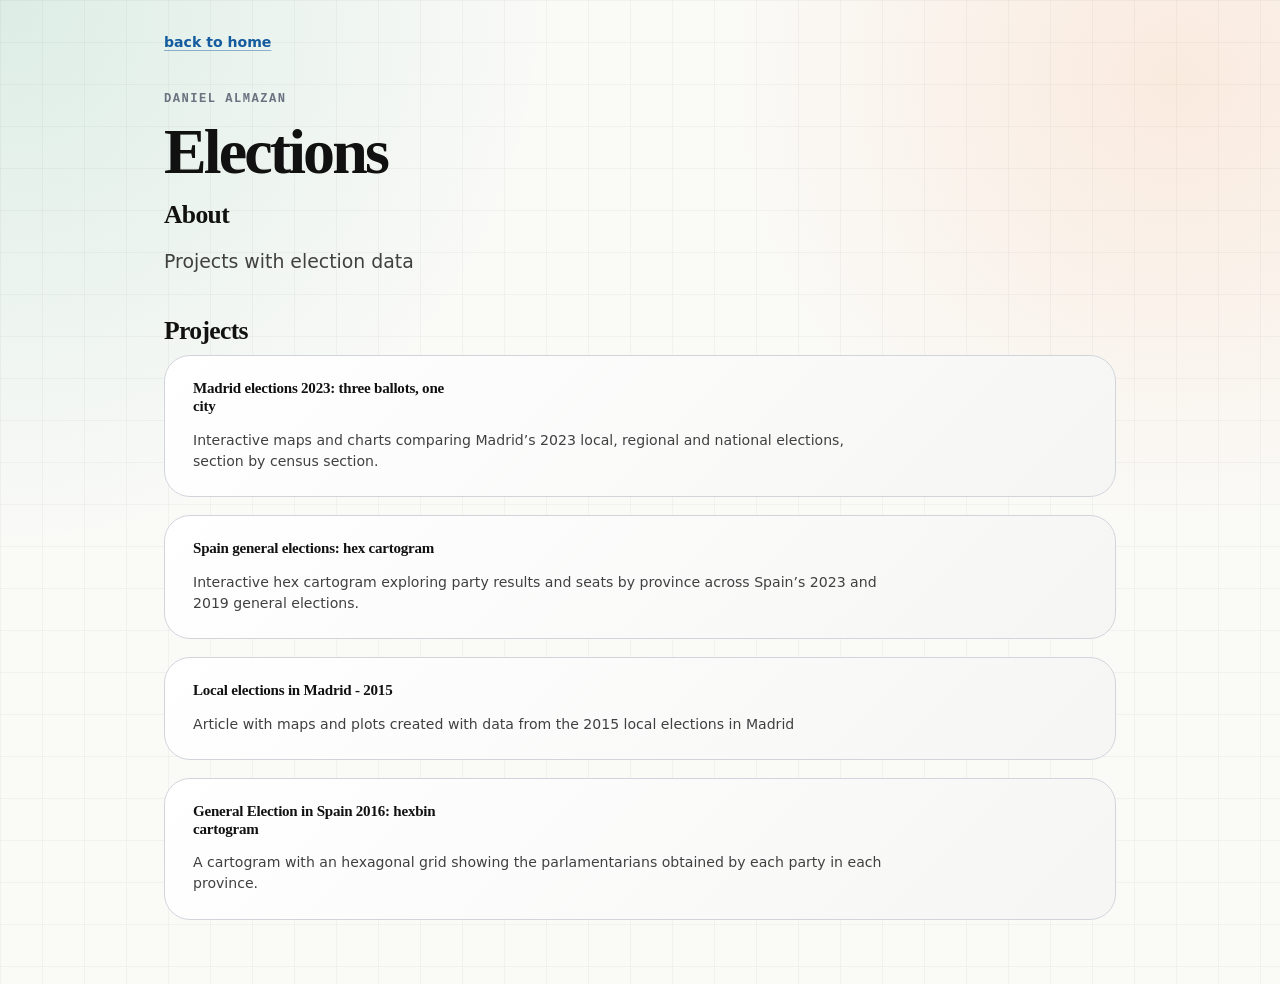
==== index.html @ b5615245 "Add general election cartogram to Elections page" ====
<!DOCTYPE html>

<html>

<head>

<meta charset="utf-8" />
<meta name="generator" content="pandoc" />
<meta http-equiv="X-UA-Compatible" content="IE=EDGE" />

<meta name="viewport" content="width=device-width, initial-scale=1" />

<meta name="author" content="Daniel Almazan" />


<title>Elections</title>

<script>// Pandoc 2.9 adds attributes on both header and div. We remove the former (to
// be compatible with the behavior of Pandoc < 2.8).
document.addEventListener('DOMContentLoaded', function(e) {
  var hs = document.querySelectorAll("div.section[class*='level'] > :first-child");
  var i, h, a;
  for (i = 0; i < hs.length; i++) {
    h = hs[i];
    if (!/^h[1-6]$/i.test(h.tagName)) continue;  // it should be a header h1-h6
    a = h.attributes;
    while (a.length > 0) h.removeAttribute(a[0].name);
  }
});
</script>

<style type="text/css">
code{white-space: pre-wrap;}
span.smallcaps{font-variant: small-caps;}
span.underline{text-decoration: underline;}
div.column{display: inline-block; vertical-align: top; width: 50%;}
div.hanging-indent{margin-left: 1.5em; text-indent: -1.5em;}
ul.task-list{list-style: none;}
.display.math{display: block; text-align: center; margin: 0.5rem auto;}
</style>











</head>

<body>




<h1 class="title toc-ignore">Elections</h1>
<h4 class="author">Daniel Almazan</h4>



<style>
@font-face {
font-family: "Frances";
src: local("Frances");
font-display: swap;
}
:root {
--dani-bg: #FAFAF7;
--dani-panel: #FFFFFF;
--dani-panel-alt: #F3F4F2;
--dani-text: #111111;
--dani-text-soft: #404040;
--dani-muted: #6B7280;
--dani-border: #D1D5DB;
--dani-primary: #145C9E;
--dani-highlight: #FB6107;
--dani-heading-font-serif: "Frances", Georgia, serif;
--dani-body-font: "Geist", system-ui, sans-serif;
--dani-mono-font: "Roboto Mono", ui-monospace, monospace;
--dani-radius: 18px;
}
* {
box-sizing: border-box;
}
html {
background:
radial-gradient(circle at top left, rgba(67, 170, 139, 0.16), transparent 34rem),
radial-gradient(circle at 92% 8%, rgba(251, 97, 7, 0.10), transparent 28rem),
var(--dani-bg);
color: var(--dani-text);
font-family: var(--dani-body-font);
font-size: 16px;
line-height: 1.55;
min-height: 100%;
overflow-x: hidden;
text-rendering: optimizeLegibility;
}
body {
background:
linear-gradient(rgba(17, 17, 17, 0.035) 1px, transparent 1px),
linear-gradient(90deg, rgba(17, 17, 17, 0.035) 1px, transparent 1px);
background-size: 42px 42px;
color: var(--dani-text);
margin: 0;
min-height: 100vh;
overflow-x: hidden;
}
#header,
body > h1.title,
body > h4.author {
display: none;
}
.dani-page {
margin: 0 auto;
max-width: 1040px;
padding: clamp(14px, 2.5vw, 30px) clamp(18px, 4vw, 44px) 64px;
width: 100%;
}
.back-link {
color: var(--dani-primary);
display: inline-block;
font-family: var(--dani-body-font);
font-size: 0.88rem;
font-weight: 600;
margin-bottom: 12px;
text-decoration-color: color-mix(in srgb, var(--dani-primary), transparent 55%);
text-underline-offset: 0.18em;
}
.back-link:hover {
color: var(--dani-highlight);
text-decoration-color: currentColor;
}
.hero {
animation: rise-in 680ms ease both;
max-width: 760px;
padding: clamp(10px, 2vw, 24px) 0 18px;
}
.eyebrow {
color: var(--dani-muted);
font-family: var(--dani-mono-font);
font-size: 0.76rem;
font-weight: 600;
letter-spacing: 0.12em;
text-transform: uppercase;
}
.hero h1 {
color: var(--dani-text);
font-family: var(--dani-heading-font-serif);
font-size: clamp(2.2rem, 5.2vw, 4rem);
font-weight: 700;
letter-spacing: -0.045em;
line-height: 0.96;
margin: 12px 0 20px;
max-width: 640px;
}
.page-subtitle,
.projects-title {
color: var(--dani-text);
font-family: var(--dani-heading-font-serif);
font-size: clamp(1.12rem, 2vw, 1.6rem);
letter-spacing: -0.025em;
line-height: 1;
margin: 0 0 12px;
}
.lead {
color: var(--dani-text-soft);
font-size: clamp(1rem, 1.5vw, 1.18rem);
line-height: 1.5;
max-width: 680px;
}
.projects-title {
animation: rise-in 680ms ease both;
animation-delay: 80ms;
margin-top: 6px;
}
.project-list {
animation: rise-in 680ms ease both;
animation-delay: 120ms;
display: grid;
gap: 18px;
}
.project-card {
background:
linear-gradient(135deg, rgba(255, 255, 255, 0.72), rgba(243, 244, 242, 0.82)),
var(--dani-panel);
border: 1px solid var(--dani-border);
border-radius: calc(var(--dani-radius) + 8px);
color: inherit;
min-width: 0;
padding: clamp(16px, 2.5vw, 24px) clamp(16px, 3vw, 28px);
position: relative;
text-decoration: none;
transition: background 180ms ease, box-shadow 180ms ease, transform 180ms ease;
}
.project-card::after {
background: var(--dani-highlight);
border-radius: 999px;
content: "";
height: 9px;
opacity: 0;
position: absolute;
right: 24px;
top: 24px;
transform: scale(0.35);
transition: opacity 180ms ease, transform 180ms ease;
width: 9px;
}
.project-card:hover {
background: var(--dani-panel);
box-shadow: inset 0 0 0 1px rgba(20, 92, 158, 0.18);
transform: translateY(-3px);
}
.project-card:hover::after {
opacity: 1;
transform: scale(1);
}
.project-card h3 {
color: var(--dani-text);
font-family: var(--dani-heading-font-serif);
font-size: clamp(0.94rem, 1.15vw, 1.12rem);
letter-spacing: -0.015em;
line-height: 1.18;
margin: 0 0 14px;
max-width: 34ch;
overflow-wrap: break-word;
}
.project-card p {
color: var(--dani-text-soft);
font-size: 0.88rem;
line-height: 1.5;
margin: 0;
max-width: 44rem;
overflow-wrap: break-word;
}
@keyframes rise-in {
from {
opacity: 0;
transform: translateY(18px);
}
to {
opacity: 1;
transform: translateY(0);
}
}
@media (max-width: 560px) {
.dani-page {
padding-left: 14px;
padding-right: 14px;
}
.hero h1 {
font-size: clamp(1.85rem, 8.5vw, 2.25rem);
letter-spacing: -0.025em;
}
.project-card {
padding: 16px;
}
.project-card h3 {
font-size: 0.9rem;
letter-spacing: 0;
line-height: 1.24;
max-width: 100%;
}
.project-card p {
font-size: 0.84rem;
}
}
</style>
<main class="dani-page">
  <a class="back-link" href="https://danielalmazan.com/">back to home</a>

  <section class="hero" aria-labelledby="page-title">
    <div class="eyebrow">Daniel Almazan</div>
    <h1 id="page-title">Elections</h1>
    <h2 class="page-subtitle">About</h2>
    <p class="lead">Projects with election data</p>
  </section>

  <h2 class="projects-title">Projects</h2>

  <section class="project-list" aria-label="Projects">
<a class="project-card" href="https://danielalmazan.com/elections/madrid_elections_2023.html">
  <h3>Madrid elections 2023: three ballots, one city</h3>
  <p>Interactive maps and charts comparing Madrid’s 2023 local, regional and national elections, section by census section.</p>
</a>
<a class="project-card" href="https://danielalmazan.com/elections/general-elections-hex/">
  <h3>Spain general elections: hex cartogram</h3>
  <p>Interactive hex cartogram exploring party results and seats by province across Spain’s 2023 and 2019 general elections.</p>
</a>
<a class="project-card" href="https://danielalmazan.com/elections/elections_locals_2015_madrid.html">
  <h3>Local elections in Madrid - 2015</h3>
  <p>Article with maps and plots created with data from the 2015 local elections in Madrid</p>
</a>
<a class="project-card" href="https://danielalmazan.com/elections/gen_elections_2016_hex.html">
  <h3>General Election in Spain 2016: hexbin cartogram</h3>
  <p>A cartogram with an hexagonal grid showing the parlamentarians obtained by each party in each province.</p>
</a>
  </section>
</main>



<!-- code folding -->



</body>
</html>
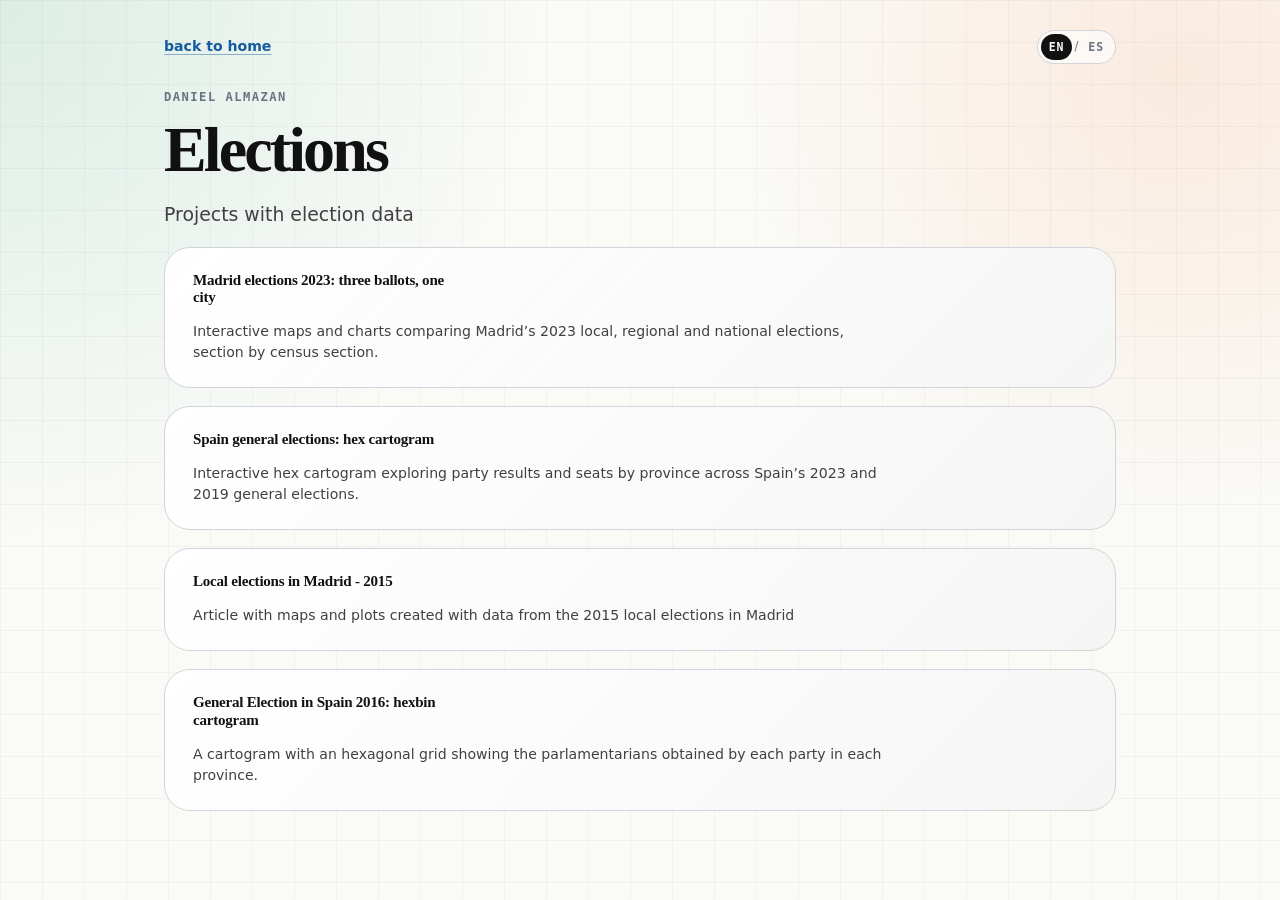
==== commit 15a481b6: "Add English-Spanish page toggle" ====
--- a/index.html
+++ b/index.html
@@ -10,7 +10,6 @@
 
 <meta name="viewport" content="width=device-width, initial-scale=1" />
 
-<meta name="author" content="Daniel Almazan" />
 
 
 <title>Elections</title>
@@ -56,8 +55,6 @@
 
 
 
-<h1 class="title toc-ignore">Elections</h1>
-<h4 class="author">Daniel Almazan</h4>
 
 
 
@@ -133,6 +130,19 @@
 color: var(--dani-highlight);
 text-decoration-color: currentColor;
 }
+.page-topbar { align-items: center; display: flex; gap: 18px; justify-content: space-between; }
+.page-topbar .back-link { margin-bottom: 0; }
+.language-switch {
+align-items: center; background: rgba(255, 255, 255, 0.64); border: 1px solid var(--dani-border);
+border-radius: 999px; display: inline-flex; flex: 0 0 auto; gap: 2px; padding: 3px;
+}
+.language-switch span { color: var(--dani-muted); font-size: 0.72rem; }
+.language-switch button {
+background: transparent; border: 0; border-radius: 999px; color: var(--dani-muted); cursor: pointer;
+font-family: var(--dani-mono-font); font-size: 0.72rem; font-weight: 700; letter-spacing: 0.08em; padding: 6px 8px;
+}
+.language-switch button[aria-pressed="true"] { background: var(--dani-text); color: var(--dani-bg); }
+.language-switch button:focus-visible { outline: 3px solid color-mix(in srgb, var(--dani-highlight), transparent 35%); outline-offset: 2px; }
 .hero {
 animation: rise-in 680ms ease both;
 max-width: 760px;
@@ -156,25 +166,12 @@
 margin: 12px 0 20px;
 max-width: 640px;
 }
-.page-subtitle,
-.projects-title {
-color: var(--dani-text);
-font-family: var(--dani-heading-font-serif);
-font-size: clamp(1.12rem, 2vw, 1.6rem);
-letter-spacing: -0.025em;
-line-height: 1;
-margin: 0 0 12px;
-}
 .lead {
 color: var(--dani-text-soft);
 font-size: clamp(1rem, 1.5vw, 1.18rem);
 line-height: 1.5;
+margin: 0;
 max-width: 680px;
-}
-.projects-title {
-animation: rise-in 680ms ease both;
-animation-delay: 80ms;
-margin-top: 6px;
 }
 .project-list {
 animation: rise-in 680ms ease both;
@@ -268,37 +265,82 @@
 }
 }
 </style>
-<main class="dani-page">
-  <a class="back-link" href="https://danielalmazan.com/">back to home</a>
+<main class="dani-page" data-page-title-en="Elections — Daniel Almazan" data-page-title-es="Elecciones — Daniel Almazan" data-page-description-en="Projects with election data" data-page-description-es="Proyectos con datos electorales">
+  <div class="page-topbar">
+    <a class="back-link" href="https://danielalmazan.com/" data-i18n-href-en="https://danielalmazan.com/" data-i18n-href-es="https://danielalmazan.com/?lang=es" data-i18n-en="back to home" data-i18n-es="volver al inicio">back to home</a>
+    <div class="language-switch" role="group" aria-label="Language" data-i18n-aria-label-en="Language" data-i18n-aria-label-es="Idioma">
+  <button type="button" data-lang="en" aria-pressed="true">EN</button>
+  <span aria-hidden="true">/</span>
+  <button type="button" data-lang="es" aria-pressed="false">ES</button>
+</div>
+  </div>
 
   <section class="hero" aria-labelledby="page-title">
     <div class="eyebrow">Daniel Almazan</div>
-    <h1 id="page-title">Elections</h1>
-    <h2 class="page-subtitle">About</h2>
-    <p class="lead">Projects with election data</p>
+    <h1 id="page-title" data-i18n-en="Elections" data-i18n-es="Elecciones">Elections</h1>
+    <p class="lead" data-i18n-en="Projects with election data" data-i18n-es="Proyectos con datos electorales">Projects with election data</p>
   </section>
 
-  <h2 class="projects-title">Projects</h2>
-
-  <section class="project-list" aria-label="Projects">
-<a class="project-card" href="https://danielalmazan.com/elections/madrid_elections_2023.html">
-  <h3>Madrid elections 2023: three ballots, one city</h3>
-  <p>Interactive maps and charts comparing Madrid’s 2023 local, regional and national elections, section by census section.</p>
+  <section class="project-list" aria-label="Projects" data-i18n-aria-label-en="Projects" data-i18n-aria-label-es="Proyectos">
+<a class="project-card" href="https://danielalmazan.com/elections/madrid_elections_2023.html" data-i18n-href-en="https://danielalmazan.com/elections/madrid_elections_2023.html" data-i18n-href-es="https://danielalmazan.com/elections/madrid_elections_2023.html?lang=es">
+  <h3 data-i18n-en="Madrid elections 2023: three ballots, one city" data-i18n-es="Tres urnas, una ciudad">Madrid elections 2023: three ballots, one city</h3>
+  <p data-i18n-en="Interactive maps and charts comparing Madrid’s 2023 local, regional and national elections, section by census section." data-i18n-es="Cómo votó Madrid en las elecciones municipales, autonómicas y generales de 2023, sección censal a sección censal.">Interactive maps and charts comparing Madrid’s 2023 local, regional and national elections, section by census section.</p>
 </a>
-<a class="project-card" href="https://danielalmazan.com/elections/general-elections-hex/">
-  <h3>Spain general elections: hex cartogram</h3>
-  <p>Interactive hex cartogram exploring party results and seats by province across Spain’s 2023 and 2019 general elections.</p>
+<a class="project-card" href="https://danielalmazan.com/elections/general-elections-hex/?lang=en" data-i18n-href-en="https://danielalmazan.com/elections/general-elections-hex/?lang=en" data-i18n-href-es="https://danielalmazan.com/elections/general-elections-hex/?lang=es">
+  <h3 data-i18n-en="Spain general elections: hex cartogram" data-i18n-es="España, escaño a escaño">Spain general elections: hex cartogram</h3>
+  <p data-i18n-en="Interactive hex cartogram exploring party results and seats by province across Spain’s 2023 and 2019 general elections." data-i18n-es="Cada hexágono es un diputado electo.">Interactive hex cartogram exploring party results and seats by province across Spain’s 2023 and 2019 general elections.</p>
 </a>
-<a class="project-card" href="https://danielalmazan.com/elections/elections_locals_2015_madrid.html">
-  <h3>Local elections in Madrid - 2015</h3>
-  <p>Article with maps and plots created with data from the 2015 local elections in Madrid</p>
+<a class="project-card" href="https://danielalmazan.com/elections/elections_locals_2015_madrid.html" data-i18n-href-en="https://danielalmazan.com/elections/elections_locals_2015_madrid.html" data-i18n-href-es="https://danielalmazan.com/elections/elections_locals_2015_madrid_es.html">
+  <h3 data-i18n-en="Local elections in Madrid - 2015" data-i18n-es="Elecciones locales en Madrid — 2015">Local elections in Madrid - 2015</h3>
+  <p data-i18n-en="Article with maps and plots created with data from the 2015 local elections in Madrid" data-i18n-es="Artículo con mapas y gráficos creados con datos de las elecciones municipales de 2015 en Madrid.">Article with maps and plots created with data from the 2015 local elections in Madrid</p>
 </a>
-<a class="project-card" href="https://danielalmazan.com/elections/gen_elections_2016_hex.html">
-  <h3>General Election in Spain 2016: hexbin cartogram</h3>
-  <p>A cartogram with an hexagonal grid showing the parlamentarians obtained by each party in each province.</p>
+<a class="project-card" href="https://danielalmazan.com/elections/gen_elections_2016_hex.html" data-i18n-href-en="https://danielalmazan.com/elections/gen_elections_2016_hex.html" data-i18n-href-es="https://danielalmazan.com/elections/gen_elections_2016_hex.html">
+  <h3 data-i18n-en="General Election in Spain 2016: hexbin cartogram" data-i18n-es="Elecciones generales de España 2016: cartograma hexagonal">General Election in Spain 2016: hexbin cartogram</h3>
+  <p data-i18n-en="A cartogram with an hexagonal grid showing the parlamentarians obtained by each party in each province." data-i18n-es="Cartograma con una cuadrícula hexagonal que muestra los diputados obtenidos por cada partido en cada provincia.">A cartogram with an hexagonal grid showing the parlamentarians obtained by each party in each province.</p>
 </a>
   </section>
 </main>
+<script>
+(function () {
+  "use strict";
+  function languageFromUrl() {
+    return new URLSearchParams(window.location.search).get("lang") === "es" ? "es" : "en";
+  }
+  function setLanguage(language, updateUrl) {
+    document.documentElement.lang = language;
+    document.querySelectorAll("[data-i18n-en][data-i18n-es]").forEach(function (element) {
+      element.textContent = element.getAttribute("data-i18n-" + language);
+    });
+    document.querySelectorAll("[data-i18n-href-en][data-i18n-href-es]").forEach(function (element) {
+      element.setAttribute("href", element.getAttribute("data-i18n-href-" + language));
+    });
+    document.querySelectorAll("[data-i18n-aria-label-en][data-i18n-aria-label-es]").forEach(function (element) {
+      element.setAttribute("aria-label", element.getAttribute("data-i18n-aria-label-" + language));
+    });
+    document.querySelectorAll("[data-lang]").forEach(function (button) {
+      button.setAttribute("aria-pressed", String(button.getAttribute("data-lang") === language));
+    });
+    var page = document.querySelector("[data-page-title-en][data-page-title-es]");
+    if (page) {
+      document.title = page.getAttribute("data-page-title-" + language);
+      var meta = document.querySelector("meta[name=description]");
+      var description = page.getAttribute("data-page-description-" + language);
+      if (meta && description) meta.setAttribute("content", description);
+    }
+    if (updateUrl) {
+      var url = new URL(window.location.href);
+      if (language === "es") url.searchParams.set("lang", "es");
+      else url.searchParams.delete("lang");
+      history.replaceState({}, "", url);
+    }
+  }
+  document.querySelectorAll("[data-lang]").forEach(function (button) {
+    button.addEventListener("click", function () { setLanguage(button.getAttribute("data-lang"), true); });
+  });
+  window.addEventListener("popstate", function () { setLanguage(languageFromUrl(), false); });
+  setLanguage(languageFromUrl(), false);
+}());
+</script>
 
 
 
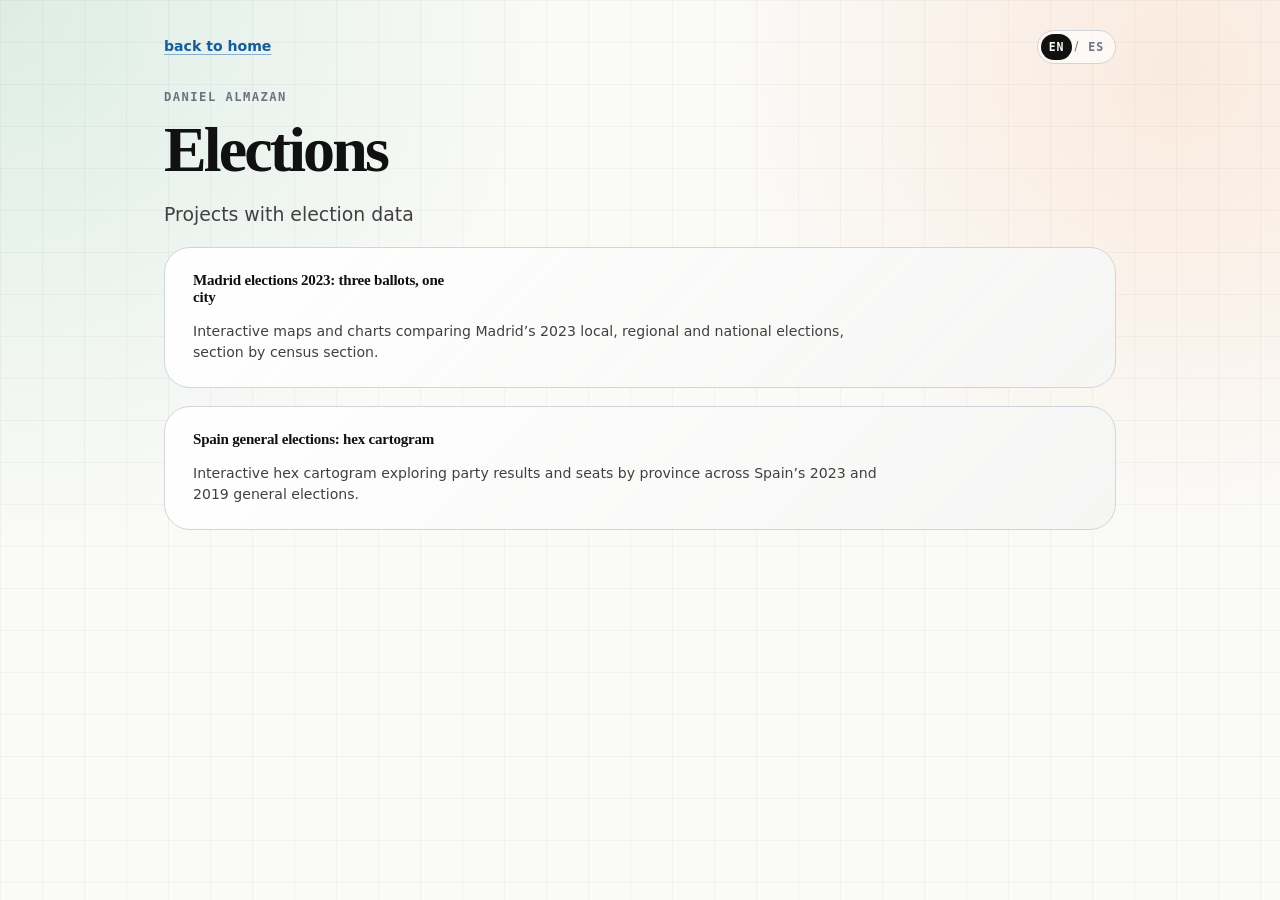
==== commit 783a0775: "Hide older election projects from section index" ====
--- a/index.html
+++ b/index.html
@@ -289,14 +289,6 @@
 <a class="project-card" href="https://danielalmazan.com/elections/general-elections-hex/?lang=en" data-i18n-href-en="https://danielalmazan.com/elections/general-elections-hex/?lang=en" data-i18n-href-es="https://danielalmazan.com/elections/general-elections-hex/?lang=es">
   <h3 data-i18n-en="Spain general elections: hex cartogram" data-i18n-es="España, escaño a escaño">Spain general elections: hex cartogram</h3>
   <p data-i18n-en="Interactive hex cartogram exploring party results and seats by province across Spain’s 2023 and 2019 general elections." data-i18n-es="Cada hexágono es un diputado electo.">Interactive hex cartogram exploring party results and seats by province across Spain’s 2023 and 2019 general elections.</p>
-</a>
-<a class="project-card" href="https://danielalmazan.com/elections/elections_locals_2015_madrid.html" data-i18n-href-en="https://danielalmazan.com/elections/elections_locals_2015_madrid.html" data-i18n-href-es="https://danielalmazan.com/elections/elections_locals_2015_madrid_es.html">
-  <h3 data-i18n-en="Local elections in Madrid - 2015" data-i18n-es="Elecciones locales en Madrid — 2015">Local elections in Madrid - 2015</h3>
-  <p data-i18n-en="Article with maps and plots created with data from the 2015 local elections in Madrid" data-i18n-es="Artículo con mapas y gráficos creados con datos de las elecciones municipales de 2015 en Madrid.">Article with maps and plots created with data from the 2015 local elections in Madrid</p>
-</a>
-<a class="project-card" href="https://danielalmazan.com/elections/gen_elections_2016_hex.html" data-i18n-href-en="https://danielalmazan.com/elections/gen_elections_2016_hex.html" data-i18n-href-es="https://danielalmazan.com/elections/gen_elections_2016_hex.html">
-  <h3 data-i18n-en="General Election in Spain 2016: hexbin cartogram" data-i18n-es="Elecciones generales de España 2016: cartograma hexagonal">General Election in Spain 2016: hexbin cartogram</h3>
-  <p data-i18n-en="A cartogram with an hexagonal grid showing the parlamentarians obtained by each party in each province." data-i18n-es="Cartograma con una cuadrícula hexagonal que muestra los diputados obtenidos por cada partido en cada provincia.">A cartogram with an hexagonal grid showing the parlamentarians obtained by each party in each province.</p>
 </a>
   </section>
 </main>
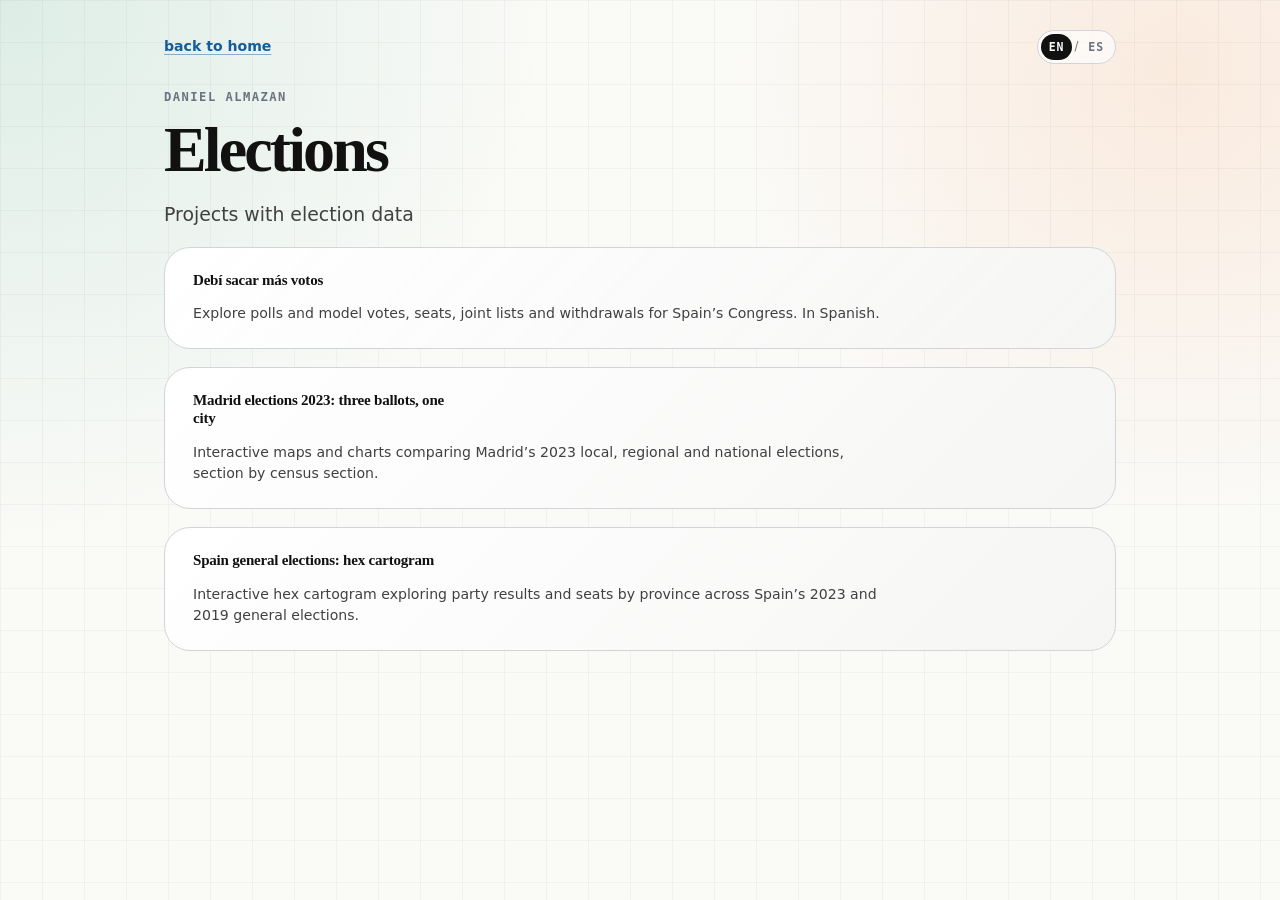
==== commit 9a98cdde: "List Debí sacar más votos first in Elections" ====
--- a/index.html
+++ b/index.html
@@ -282,6 +282,10 @@
   </section>
 
   <section class="project-list" aria-label="Projects" data-i18n-aria-label-en="Projects" data-i18n-aria-label-es="Proyectos">
+<a class="project-card" href="https://danielalmazan.com/debisacarmasvotos/" data-i18n-href-en="https://danielalmazan.com/debisacarmasvotos/" data-i18n-href-es="https://danielalmazan.com/debisacarmasvotos/">
+  <h3 data-i18n-en="Debí sacar más votos" data-i18n-es="Debí sacar más votos">Debí sacar más votos</h3>
+  <p data-i18n-en="Explore polls and model votes, seats, joint lists and withdrawals for Spain’s Congress. In Spanish." data-i18n-es="Explora las encuestas, ajusta el voto y simula escaños, listas conjuntas y retiradas para el Congreso.">Explore polls and model votes, seats, joint lists and withdrawals for Spain’s Congress. In Spanish.</p>
+</a>
 <a class="project-card" href="https://danielalmazan.com/elections/madrid_elections_2023.html" data-i18n-href-en="https://danielalmazan.com/elections/madrid_elections_2023.html" data-i18n-href-es="https://danielalmazan.com/elections/madrid_elections_2023.html?lang=es">
   <h3 data-i18n-en="Madrid elections 2023: three ballots, one city" data-i18n-es="Tres urnas, una ciudad">Madrid elections 2023: three ballots, one city</h3>
   <p data-i18n-en="Interactive maps and charts comparing Madrid’s 2023 local, regional and national elections, section by census section." data-i18n-es="Cómo votó Madrid en las elecciones municipales, autonómicas y generales de 2023, sección censal a sección censal.">Interactive maps and charts comparing Madrid’s 2023 local, regional and national elections, section by census section.</p>
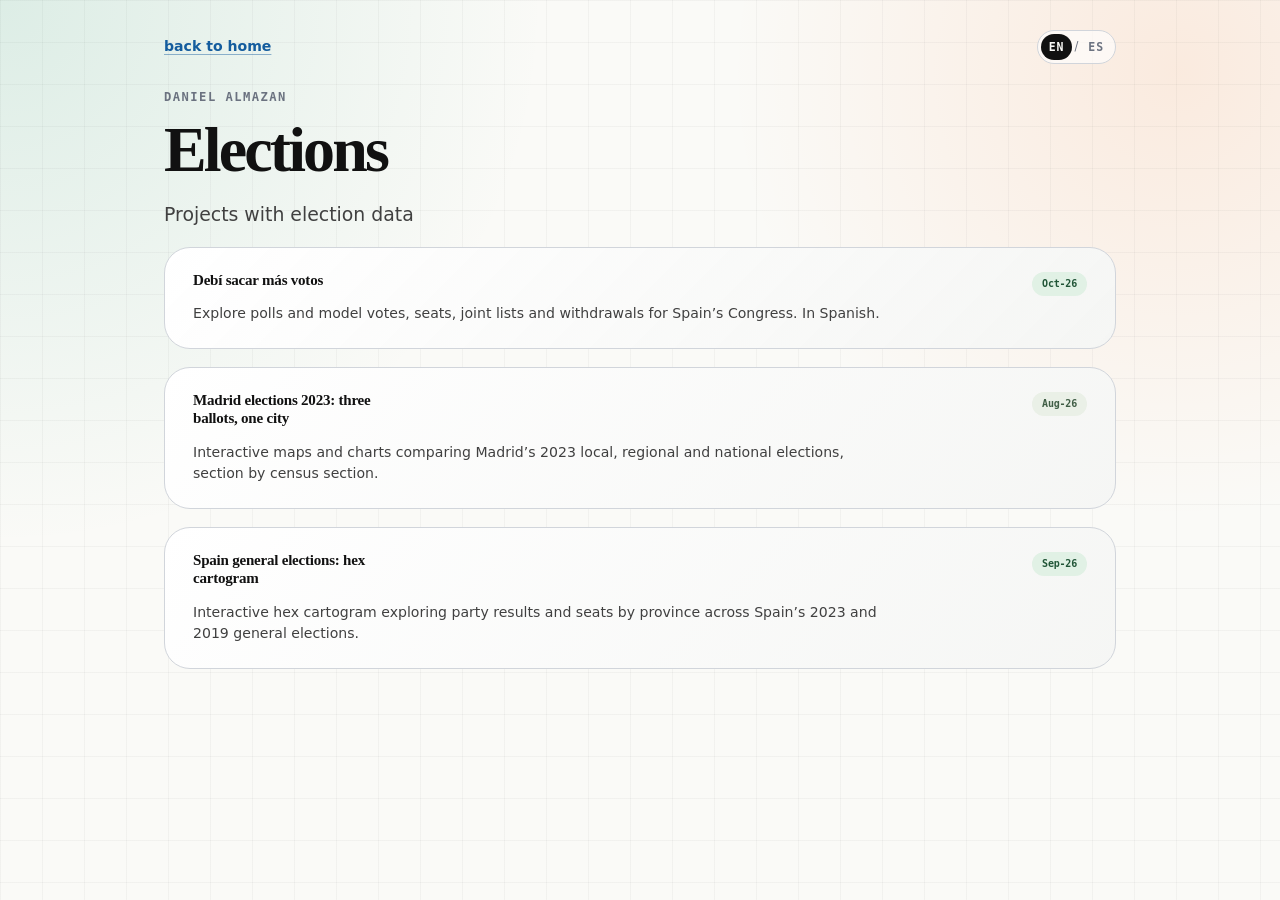
==== commit a2e4a377: "Add localized page upload/update badges to catalogue cards" ====
--- a/index.html
+++ b/index.html
@@ -285,17 +285,97 @@
 <a class="project-card" href="https://danielalmazan.com/debisacarmasvotos/" data-i18n-href-en="https://danielalmazan.com/debisacarmasvotos/" data-i18n-href-es="https://danielalmazan.com/debisacarmasvotos/">
   <h3 data-i18n-en="Debí sacar más votos" data-i18n-es="Debí sacar más votos">Debí sacar más votos</h3>
   <p data-i18n-en="Explore polls and model votes, seats, joint lists and withdrawals for Spain’s Congress. In Spanish." data-i18n-es="Explora las encuestas, ajusta el voto y simula escaños, listas conjuntas y retiradas para el Congreso.">Explore polls and model votes, seats, joint lists and withdrawals for Spain’s Congress. In Spanish.</p>
+  <time class="freshness-badge" datetime="2026-10-24" data-age="recent" aria-label="Page last uploaded / updated: 24 October 2026" data-i18n-aria-label-en="Page last uploaded / updated: 24 October 2026" data-i18n-aria-label-es="Última publicación / actualización de la página: 24 de octubre de 2026">
+    <span class="badge-date" data-i18n-en="Oct-26" data-i18n-es="Oct-26">Oct-26</span>
+    <span class="badge-tooltip" aria-hidden="true" data-i18n-en="Page last uploaded / updated: 24 October 2026" data-i18n-es="Última publicación / actualización de la página: 24 de octubre de 2026">Page last uploaded / updated: 24 October 2026</span>
+  </time>
 </a>
 <a class="project-card" href="https://danielalmazan.com/elections/madrid_elections_2023.html" data-i18n-href-en="https://danielalmazan.com/elections/madrid_elections_2023.html" data-i18n-href-es="https://danielalmazan.com/elections/madrid_elections_2023.html?lang=es">
   <h3 data-i18n-en="Madrid elections 2023: three ballots, one city" data-i18n-es="Tres urnas, una ciudad">Madrid elections 2023: three ballots, one city</h3>
   <p data-i18n-en="Interactive maps and charts comparing Madrid’s 2023 local, regional and national elections, section by census section." data-i18n-es="Cómo votó Madrid en las elecciones municipales, autonómicas y generales de 2023, sección censal a sección censal.">Interactive maps and charts comparing Madrid’s 2023 local, regional and national elections, section by census section.</p>
+  <time class="freshness-badge" datetime="2026-08-30" data-age="recent" aria-label="Page last uploaded / updated: 30 August 2026" data-i18n-aria-label-en="Page last uploaded / updated: 30 August 2026" data-i18n-aria-label-es="Última publicación / actualización de la página: 30 de agosto de 2026">
+    <span class="badge-date" data-i18n-en="Aug-26" data-i18n-es="Ago-26">Aug-26</span>
+    <span class="badge-tooltip" aria-hidden="true" data-i18n-en="Page last uploaded / updated: 30 August 2026" data-i18n-es="Última publicación / actualización de la página: 30 de agosto de 2026">Page last uploaded / updated: 30 August 2026</span>
+  </time>
 </a>
 <a class="project-card" href="https://danielalmazan.com/elections/general-elections-hex/?lang=en" data-i18n-href-en="https://danielalmazan.com/elections/general-elections-hex/?lang=en" data-i18n-href-es="https://danielalmazan.com/elections/general-elections-hex/?lang=es">
   <h3 data-i18n-en="Spain general elections: hex cartogram" data-i18n-es="España, escaño a escaño">Spain general elections: hex cartogram</h3>
   <p data-i18n-en="Interactive hex cartogram exploring party results and seats by province across Spain’s 2023 and 2019 general elections." data-i18n-es="Cada hexágono es un diputado electo.">Interactive hex cartogram exploring party results and seats by province across Spain’s 2023 and 2019 general elections.</p>
+  <time class="freshness-badge" datetime="2026-09-04" data-age="recent" aria-label="Page last uploaded / updated: 4 September 2026" data-i18n-aria-label-en="Page last uploaded / updated: 4 September 2026" data-i18n-aria-label-es="Última publicación / actualización de la página: 4 de septiembre de 2026">
+    <span class="badge-date" data-i18n-en="Sep-26" data-i18n-es="Sep-26">Sep-26</span>
+    <span class="badge-tooltip" aria-hidden="true" data-i18n-en="Page last uploaded / updated: 4 September 2026" data-i18n-es="Última publicación / actualización de la página: 4 de septiembre de 2026">Page last uploaded / updated: 4 September 2026</span>
+  </time>
 </a>
   </section>
 </main>
+<style>
+
+.freshness-badge {
+--badge-ink: #225638;
+--badge-fill: #e1f1e5;
+align-items: center;
+background: var(--badge-fill);
+border: 1px solid transparent;
+border-radius: 999px;
+color: var(--badge-ink);
+display: inline-flex;
+font-family: var(--dani-mono-font, ui-monospace, monospace);
+font-size: 10px;
+font-variant-numeric: tabular-nums;
+font-weight: 600;
+justify-content: center;
+letter-spacing: -.02em;
+line-height: 1;
+padding: 6px 9px;
+position: absolute;
+right: clamp(16px, 3vw, 28px);
+top: clamp(16px, 2.5vw, 24px);
+white-space: nowrap;
+z-index: 1;
+}
+.freshness-badge[data-age="year"] { --badge-ink: #405e46; --badge-fill: #eaf0e7; }
+.freshness-badge[data-age="previous"] { --badge-ink: #526056; --badge-fill: #edf0eb; }
+.freshness-badge[data-age="archive"] { --badge-ink: #5d646c; --badge-fill: #eeeff0; }
+.project-card h3 { padding-right: 78px; }
+.project-card::after { display: none; }
+.project-card:focus-visible {
+outline: 3px solid var(--dani-primary);
+outline-offset: -3px;
+}
+.badge-tooltip {
+background: #253b2d;
+border-radius: 5px;
+box-shadow: 0 3px 10px #1112;
+color: white;
+font-family: var(--dani-body-font, system-ui, sans-serif);
+font-size: 11px;
+font-weight: 400;
+letter-spacing: 0;
+line-height: 1.4;
+max-width: min(270px, calc(100vw - 64px));
+opacity: 0;
+padding: 8px 10px;
+pointer-events: none;
+position: absolute;
+right: 0;
+top: calc(100% + 7px);
+transform: translateY(-3px);
+transition: opacity 140ms ease, transform 140ms ease;
+white-space: normal;
+width: max-content;
+}
+.freshness-badge:hover .badge-tooltip, .project-card:focus-visible .badge-tooltip {
+opacity: 1;
+transform: none;
+}
+@media (max-width: 560px) {
+.project-card h3 { padding-right: 76px; }
+.freshness-badge { right: 16px; top: 17px; }
+}
+@media (prefers-reduced-motion: reduce) {
+.badge-tooltip { transition: none; }
+}
+</style>
 <script>
 (function () {
   "use strict";
@@ -337,6 +417,27 @@
   setLanguage(languageFromUrl(), false);
 }());
 </script>
+<script>
+/* Labels refer to page uploads/updates. Dataset periods are never inputs. */
+(function () {
+  "use strict";
+  function updateAge() {
+    var now = new Date();
+    var currentMonth = now.getFullYear() * 12 + now.getMonth();
+    document.querySelectorAll("time.freshness-badge[datetime]").forEach(function (badge) {
+      var parts = badge.getAttribute("datetime").split("-").map(Number);
+      var age = currentMonth - (parts[0] * 12 + parts[1] - 1);
+      badge.setAttribute("data-age", age <= 3 ? "recent" : age <= 12 ? "year" : age <= 24 ? "previous" : "archive");
+    });
+  }
+  updateAge();
+  document.addEventListener("visibilitychange", function () {
+    if (!document.hidden) updateAge();
+  });
+  // A catalogue left open across a month boundary should also age correctly.
+  window.setInterval(updateAge, 60 * 60 * 1000);
+}());
+</script>
 
 
 
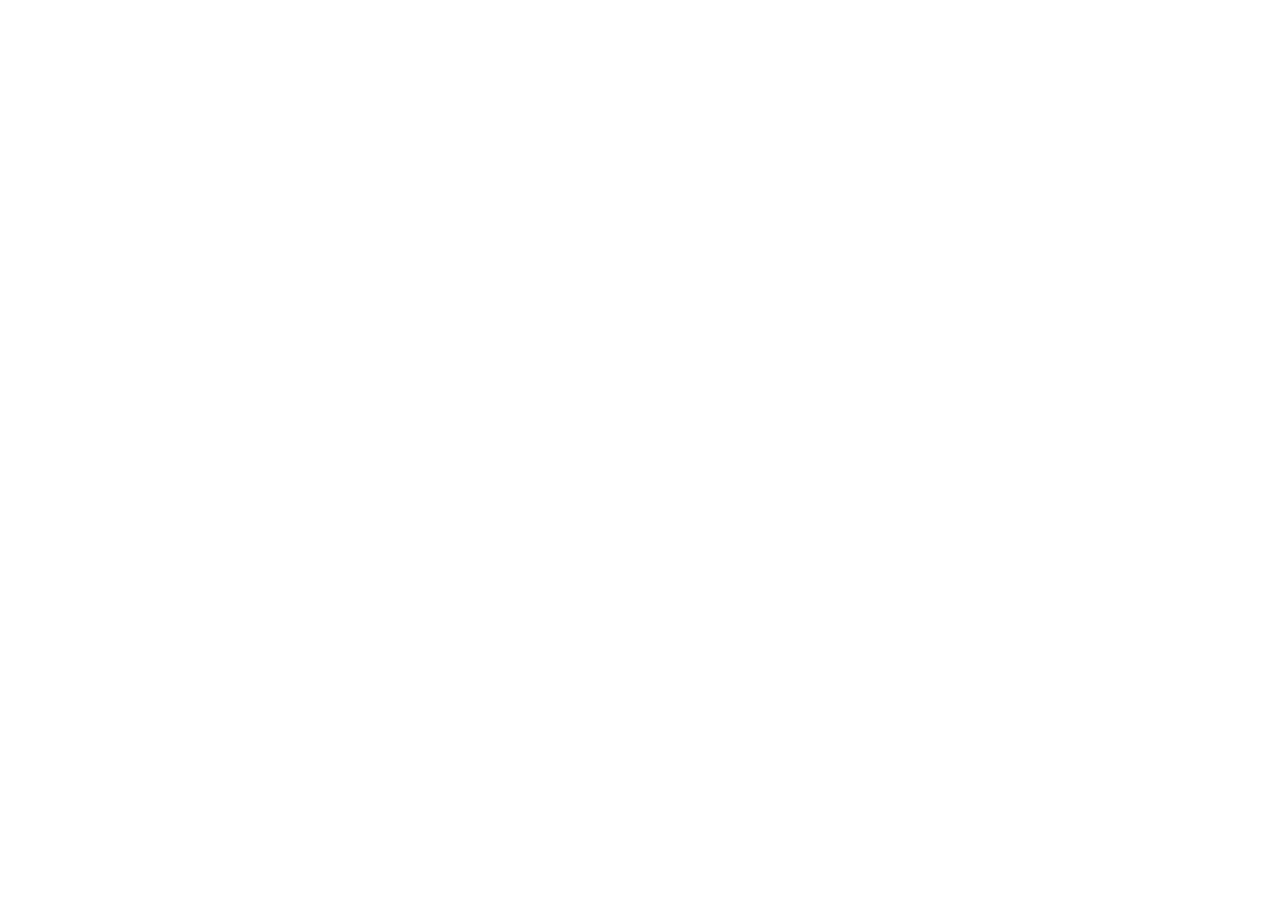
==== commit d123c18a: "Retire section page: redirect to danielalmazan.com The section catalogue is replaced by the homepage" ====
--- a/index.html
+++ b/index.html
@@ -1,449 +1,7 @@
-<!DOCTYPE html>
-
-<html>
-
-<head>
-
-<meta charset="utf-8" />
-<meta name="generator" content="pandoc" />
-<meta http-equiv="X-UA-Compatible" content="IE=EDGE" />
-
-<meta name="viewport" content="width=device-width, initial-scale=1" />
-
-
-
-<title>Elections</title>
-
-<script>// Pandoc 2.9 adds attributes on both header and div. We remove the former (to
-// be compatible with the behavior of Pandoc < 2.8).
-document.addEventListener('DOMContentLoaded', function(e) {
-  var hs = document.querySelectorAll("div.section[class*='level'] > :first-child");
-  var i, h, a;
-  for (i = 0; i < hs.length; i++) {
-    h = hs[i];
-    if (!/^h[1-6]$/i.test(h.tagName)) continue;  // it should be a header h1-h6
-    a = h.attributes;
-    while (a.length > 0) h.removeAttribute(a[0].name);
-  }
-});
-</script>
-
-<style type="text/css">
-code{white-space: pre-wrap;}
-span.smallcaps{font-variant: small-caps;}
-span.underline{text-decoration: underline;}
-div.column{display: inline-block; vertical-align: top; width: 50%;}
-div.hanging-indent{margin-left: 1.5em; text-indent: -1.5em;}
-ul.task-list{list-style: none;}
-.display.math{display: block; text-align: center; margin: 0.5rem auto;}
-</style>
-
-
-
-
-
-
-
-
-
-
-
-</head>
-
-<body>
-
-
-
-
-
-
-
-<style>
-@font-face {
-font-family: "Frances";
-src: local("Frances");
-font-display: swap;
-}
-:root {
---dani-bg: #FAFAF7;
---dani-panel: #FFFFFF;
---dani-panel-alt: #F3F4F2;
---dani-text: #111111;
---dani-text-soft: #404040;
---dani-muted: #6B7280;
---dani-border: #D1D5DB;
---dani-primary: #145C9E;
---dani-highlight: #FB6107;
---dani-heading-font-serif: "Frances", Georgia, serif;
---dani-body-font: "Geist", system-ui, sans-serif;
---dani-mono-font: "Roboto Mono", ui-monospace, monospace;
---dani-radius: 18px;
-}
-* {
-box-sizing: border-box;
-}
-html {
-background:
-radial-gradient(circle at top left, rgba(67, 170, 139, 0.16), transparent 34rem),
-radial-gradient(circle at 92% 8%, rgba(251, 97, 7, 0.10), transparent 28rem),
-var(--dani-bg);
-color: var(--dani-text);
-font-family: var(--dani-body-font);
-font-size: 16px;
-line-height: 1.55;
-min-height: 100%;
-overflow-x: hidden;
-text-rendering: optimizeLegibility;
-}
-body {
-background:
-linear-gradient(rgba(17, 17, 17, 0.035) 1px, transparent 1px),
-linear-gradient(90deg, rgba(17, 17, 17, 0.035) 1px, transparent 1px);
-background-size: 42px 42px;
-color: var(--dani-text);
-margin: 0;
-min-height: 100vh;
-overflow-x: hidden;
-}
-#header,
-body > h1.title,
-body > h4.author {
-display: none;
-}
-.dani-page {
-margin: 0 auto;
-max-width: 1040px;
-padding: clamp(14px, 2.5vw, 30px) clamp(18px, 4vw, 44px) 64px;
-width: 100%;
-}
-.back-link {
-color: var(--dani-primary);
-display: inline-block;
-font-family: var(--dani-body-font);
-font-size: 0.88rem;
-font-weight: 600;
-margin-bottom: 12px;
-text-decoration-color: color-mix(in srgb, var(--dani-primary), transparent 55%);
-text-underline-offset: 0.18em;
-}
-.back-link:hover {
-color: var(--dani-highlight);
-text-decoration-color: currentColor;
-}
-.page-topbar { align-items: center; display: flex; gap: 18px; justify-content: space-between; }
-.page-topbar .back-link { margin-bottom: 0; }
-.language-switch {
-align-items: center; background: rgba(255, 255, 255, 0.64); border: 1px solid var(--dani-border);
-border-radius: 999px; display: inline-flex; flex: 0 0 auto; gap: 2px; padding: 3px;
-}
-.language-switch span { color: var(--dani-muted); font-size: 0.72rem; }
-.language-switch button {
-background: transparent; border: 0; border-radius: 999px; color: var(--dani-muted); cursor: pointer;
-font-family: var(--dani-mono-font); font-size: 0.72rem; font-weight: 700; letter-spacing: 0.08em; padding: 6px 8px;
-}
-.language-switch button[aria-pressed="true"] { background: var(--dani-text); color: var(--dani-bg); }
-.language-switch button:focus-visible { outline: 3px solid color-mix(in srgb, var(--dani-highlight), transparent 35%); outline-offset: 2px; }
-.hero {
-animation: rise-in 680ms ease both;
-max-width: 760px;
-padding: clamp(10px, 2vw, 24px) 0 18px;
-}
-.eyebrow {
-color: var(--dani-muted);
-font-family: var(--dani-mono-font);
-font-size: 0.76rem;
-font-weight: 600;
-letter-spacing: 0.12em;
-text-transform: uppercase;
-}
-.hero h1 {
-color: var(--dani-text);
-font-family: var(--dani-heading-font-serif);
-font-size: clamp(2.2rem, 5.2vw, 4rem);
-font-weight: 700;
-letter-spacing: -0.045em;
-line-height: 0.96;
-margin: 12px 0 20px;
-max-width: 640px;
-}
-.lead {
-color: var(--dani-text-soft);
-font-size: clamp(1rem, 1.5vw, 1.18rem);
-line-height: 1.5;
-margin: 0;
-max-width: 680px;
-}
-.project-list {
-animation: rise-in 680ms ease both;
-animation-delay: 120ms;
-display: grid;
-gap: 18px;
-}
-.project-card {
-background:
-linear-gradient(135deg, rgba(255, 255, 255, 0.72), rgba(243, 244, 242, 0.82)),
-var(--dani-panel);
-border: 1px solid var(--dani-border);
-border-radius: calc(var(--dani-radius) + 8px);
-color: inherit;
-min-width: 0;
-padding: clamp(16px, 2.5vw, 24px) clamp(16px, 3vw, 28px);
-position: relative;
-text-decoration: none;
-transition: background 180ms ease, box-shadow 180ms ease, transform 180ms ease;
-}
-.project-card::after {
-background: var(--dani-highlight);
-border-radius: 999px;
-content: "";
-height: 9px;
-opacity: 0;
-position: absolute;
-right: 24px;
-top: 24px;
-transform: scale(0.35);
-transition: opacity 180ms ease, transform 180ms ease;
-width: 9px;
-}
-.project-card:hover {
-background: var(--dani-panel);
-box-shadow: inset 0 0 0 1px rgba(20, 92, 158, 0.18);
-transform: translateY(-3px);
-}
-.project-card:hover::after {
-opacity: 1;
-transform: scale(1);
-}
-.project-card h3 {
-color: var(--dani-text);
-font-family: var(--dani-heading-font-serif);
-font-size: clamp(0.94rem, 1.15vw, 1.12rem);
-letter-spacing: -0.015em;
-line-height: 1.18;
-margin: 0 0 14px;
-max-width: 34ch;
-overflow-wrap: break-word;
-}
-.project-card p {
-color: var(--dani-text-soft);
-font-size: 0.88rem;
-line-height: 1.5;
-margin: 0;
-max-width: 44rem;
-overflow-wrap: break-word;
-}
-@keyframes rise-in {
-from {
-opacity: 0;
-transform: translateY(18px);
-}
-to {
-opacity: 1;
-transform: translateY(0);
-}
-}
-@media (max-width: 560px) {
-.dani-page {
-padding-left: 14px;
-padding-right: 14px;
-}
-.hero h1 {
-font-size: clamp(1.85rem, 8.5vw, 2.25rem);
-letter-spacing: -0.025em;
-}
-.project-card {
-padding: 16px;
-}
-.project-card h3 {
-font-size: 0.9rem;
-letter-spacing: 0;
-line-height: 1.24;
-max-width: 100%;
-}
-.project-card p {
-font-size: 0.84rem;
-}
-}
-</style>
-<main class="dani-page" data-page-title-en="Elections — Daniel Almazan" data-page-title-es="Elecciones — Daniel Almazan" data-page-description-en="Projects with election data" data-page-description-es="Proyectos con datos electorales">
-  <div class="page-topbar">
-    <a class="back-link" href="https://danielalmazan.com/" data-i18n-href-en="https://danielalmazan.com/" data-i18n-href-es="https://danielalmazan.com/?lang=es" data-i18n-en="back to home" data-i18n-es="volver al inicio">back to home</a>
-    <div class="language-switch" role="group" aria-label="Language" data-i18n-aria-label-en="Language" data-i18n-aria-label-es="Idioma">
-  <button type="button" data-lang="en" aria-pressed="true">EN</button>
-  <span aria-hidden="true">/</span>
-  <button type="button" data-lang="es" aria-pressed="false">ES</button>
-</div>
-  </div>
-
-  <section class="hero" aria-labelledby="page-title">
-    <div class="eyebrow">Daniel Almazan</div>
-    <h1 id="page-title" data-i18n-en="Elections" data-i18n-es="Elecciones">Elections</h1>
-    <p class="lead" data-i18n-en="Projects with election data" data-i18n-es="Proyectos con datos electorales">Projects with election data</p>
-  </section>
-
-  <section class="project-list" aria-label="Projects" data-i18n-aria-label-en="Projects" data-i18n-aria-label-es="Proyectos">
-<a class="project-card" href="https://danielalmazan.com/debisacarmasvotos/" data-i18n-href-en="https://danielalmazan.com/debisacarmasvotos/" data-i18n-href-es="https://danielalmazan.com/debisacarmasvotos/">
-  <h3 data-i18n-en="Debí sacar más votos" data-i18n-es="Debí sacar más votos">Debí sacar más votos</h3>
-  <p data-i18n-en="Explore polls and model votes, seats, joint lists and withdrawals for Spain’s Congress. In Spanish." data-i18n-es="Explora las encuestas, ajusta el voto y simula escaños, listas conjuntas y retiradas para el Congreso.">Explore polls and model votes, seats, joint lists and withdrawals for Spain’s Congress. In Spanish.</p>
-  <time class="freshness-badge" datetime="2026-10-24" data-age="recent" aria-label="Page last uploaded / updated: 24 October 2026" data-i18n-aria-label-en="Page last uploaded / updated: 24 October 2026" data-i18n-aria-label-es="Última publicación / actualización de la página: 24 de octubre de 2026">
-    <span class="badge-date" data-i18n-en="Oct-26" data-i18n-es="Oct-26">Oct-26</span>
-    <span class="badge-tooltip" aria-hidden="true" data-i18n-en="Page last uploaded / updated: 24 October 2026" data-i18n-es="Última publicación / actualización de la página: 24 de octubre de 2026">Page last uploaded / updated: 24 October 2026</span>
-  </time>
-</a>
-<a class="project-card" href="https://danielalmazan.com/elections/madrid_elections_2023.html" data-i18n-href-en="https://danielalmazan.com/elections/madrid_elections_2023.html" data-i18n-href-es="https://danielalmazan.com/elections/madrid_elections_2023.html?lang=es">
-  <h3 data-i18n-en="Madrid elections 2023: three ballots, one city" data-i18n-es="Tres urnas, una ciudad">Madrid elections 2023: three ballots, one city</h3>
-  <p data-i18n-en="Interactive maps and charts comparing Madrid’s 2023 local, regional and national elections, section by census section." data-i18n-es="Cómo votó Madrid en las elecciones municipales, autonómicas y generales de 2023, sección censal a sección censal.">Interactive maps and charts comparing Madrid’s 2023 local, regional and national elections, section by census section.</p>
-  <time class="freshness-badge" datetime="2026-08-30" data-age="recent" aria-label="Page last uploaded / updated: 30 August 2026" data-i18n-aria-label-en="Page last uploaded / updated: 30 August 2026" data-i18n-aria-label-es="Última publicación / actualización de la página: 30 de agosto de 2026">
-    <span class="badge-date" data-i18n-en="Aug-26" data-i18n-es="Ago-26">Aug-26</span>
-    <span class="badge-tooltip" aria-hidden="true" data-i18n-en="Page last uploaded / updated: 30 August 2026" data-i18n-es="Última publicación / actualización de la página: 30 de agosto de 2026">Page last uploaded / updated: 30 August 2026</span>
-  </time>
-</a>
-<a class="project-card" href="https://danielalmazan.com/elections/general-elections-hex/?lang=en" data-i18n-href-en="https://danielalmazan.com/elections/general-elections-hex/?lang=en" data-i18n-href-es="https://danielalmazan.com/elections/general-elections-hex/?lang=es">
-  <h3 data-i18n-en="Spain general elections: hex cartogram" data-i18n-es="España, escaño a escaño">Spain general elections: hex cartogram</h3>
-  <p data-i18n-en="Interactive hex cartogram exploring party results and seats by province across Spain’s 2023 and 2019 general elections." data-i18n-es="Cada hexágono es un diputado electo.">Interactive hex cartogram exploring party results and seats by province across Spain’s 2023 and 2019 general elections.</p>
-  <time class="freshness-badge" datetime="2026-09-04" data-age="recent" aria-label="Page last uploaded / updated: 4 September 2026" data-i18n-aria-label-en="Page last uploaded / updated: 4 September 2026" data-i18n-aria-label-es="Última publicación / actualización de la página: 4 de septiembre de 2026">
-    <span class="badge-date" data-i18n-en="Sep-26" data-i18n-es="Sep-26">Sep-26</span>
-    <span class="badge-tooltip" aria-hidden="true" data-i18n-en="Page last uploaded / updated: 4 September 2026" data-i18n-es="Última publicación / actualización de la página: 4 de septiembre de 2026">Page last uploaded / updated: 4 September 2026</span>
-  </time>
-</a>
-  </section>
-</main>
-<style>
-
-.freshness-badge {
---badge-ink: #225638;
---badge-fill: #e1f1e5;
-align-items: center;
-background: var(--badge-fill);
-border: 1px solid transparent;
-border-radius: 999px;
-color: var(--badge-ink);
-display: inline-flex;
-font-family: var(--dani-mono-font, ui-monospace, monospace);
-font-size: 10px;
-font-variant-numeric: tabular-nums;
-font-weight: 600;
-justify-content: center;
-letter-spacing: -.02em;
-line-height: 1;
-padding: 6px 9px;
-position: absolute;
-right: clamp(16px, 3vw, 28px);
-top: clamp(16px, 2.5vw, 24px);
-white-space: nowrap;
-z-index: 1;
-}
-.freshness-badge[data-age="year"] { --badge-ink: #405e46; --badge-fill: #eaf0e7; }
-.freshness-badge[data-age="previous"] { --badge-ink: #526056; --badge-fill: #edf0eb; }
-.freshness-badge[data-age="archive"] { --badge-ink: #5d646c; --badge-fill: #eeeff0; }
-.project-card h3 { padding-right: 78px; }
-.project-card::after { display: none; }
-.project-card:focus-visible {
-outline: 3px solid var(--dani-primary);
-outline-offset: -3px;
-}
-.badge-tooltip {
-background: #253b2d;
-border-radius: 5px;
-box-shadow: 0 3px 10px #1112;
-color: white;
-font-family: var(--dani-body-font, system-ui, sans-serif);
-font-size: 11px;
-font-weight: 400;
-letter-spacing: 0;
-line-height: 1.4;
-max-width: min(270px, calc(100vw - 64px));
-opacity: 0;
-padding: 8px 10px;
-pointer-events: none;
-position: absolute;
-right: 0;
-top: calc(100% + 7px);
-transform: translateY(-3px);
-transition: opacity 140ms ease, transform 140ms ease;
-white-space: normal;
-width: max-content;
-}
-.freshness-badge:hover .badge-tooltip, .project-card:focus-visible .badge-tooltip {
-opacity: 1;
-transform: none;
-}
-@media (max-width: 560px) {
-.project-card h3 { padding-right: 76px; }
-.freshness-badge { right: 16px; top: 17px; }
-}
-@media (prefers-reduced-motion: reduce) {
-.badge-tooltip { transition: none; }
-}
-</style>
-<script>
-(function () {
-  "use strict";
-  function languageFromUrl() {
-    return new URLSearchParams(window.location.search).get("lang") === "es" ? "es" : "en";
-  }
-  function setLanguage(language, updateUrl) {
-    document.documentElement.lang = language;
-    document.querySelectorAll("[data-i18n-en][data-i18n-es]").forEach(function (element) {
-      element.textContent = element.getAttribute("data-i18n-" + language);
-    });
-    document.querySelectorAll("[data-i18n-href-en][data-i18n-href-es]").forEach(function (element) {
-      element.setAttribute("href", element.getAttribute("data-i18n-href-" + language));
-    });
-    document.querySelectorAll("[data-i18n-aria-label-en][data-i18n-aria-label-es]").forEach(function (element) {
-      element.setAttribute("aria-label", element.getAttribute("data-i18n-aria-label-" + language));
-    });
-    document.querySelectorAll("[data-lang]").forEach(function (button) {
-      button.setAttribute("aria-pressed", String(button.getAttribute("data-lang") === language));
-    });
-    var page = document.querySelector("[data-page-title-en][data-page-title-es]");
-    if (page) {
-      document.title = page.getAttribute("data-page-title-" + language);
-      var meta = document.querySelector("meta[name=description]");
-      var description = page.getAttribute("data-page-description-" + language);
-      if (meta && description) meta.setAttribute("content", description);
-    }
-    if (updateUrl) {
-      var url = new URL(window.location.href);
-      if (language === "es") url.searchParams.set("lang", "es");
-      else url.searchParams.delete("lang");
-      history.replaceState({}, "", url);
-    }
-  }
-  document.querySelectorAll("[data-lang]").forEach(function (button) {
-    button.addEventListener("click", function () { setLanguage(button.getAttribute("data-lang"), true); });
-  });
-  window.addEventListener("popstate", function () { setLanguage(languageFromUrl(), false); });
-  setLanguage(languageFromUrl(), false);
-}());
-</script>
-<script>
-/* Labels refer to page uploads/updates. Dataset periods are never inputs. */
-(function () {
-  "use strict";
-  function updateAge() {
-    var now = new Date();
-    var currentMonth = now.getFullYear() * 12 + now.getMonth();
-    document.querySelectorAll("time.freshness-badge[datetime]").forEach(function (badge) {
-      var parts = badge.getAttribute("datetime").split("-").map(Number);
-      var age = currentMonth - (parts[0] * 12 + parts[1] - 1);
-      badge.setAttribute("data-age", age <= 3 ? "recent" : age <= 12 ? "year" : age <= 24 ? "previous" : "archive");
-    });
-  }
-  updateAge();
-  document.addEventListener("visibilitychange", function () {
-    if (!document.hidden) updateAge();
-  });
-  // A catalogue left open across a month boundary should also age correctly.
-  window.setInterval(updateAge, 60 * 60 * 1000);
-}());
-</script>
-
-
-
-<!-- code folding -->
-
-
-
-</body>
-</html>
+<!doctype html>
+<html lang="en"><head><meta charset="utf-8"><meta name="viewport" content="width=device-width, initial-scale=1">
+<title>Daniel Almazán</title><meta name="robots" content="noindex">
+<link rel="canonical" href="https://danielalmazan.com/">
+<meta http-equiv="refresh" content="0; url=https://danielalmazan.com/">
+<script>location.replace("https://danielalmazan.com/" + (/[?&]lang=es\b/.test(location.search) ? "?lang=es" : ""))</script>
+</head><body><p>This page has moved to <a href="https://danielalmazan.com/">danielalmazan.com</a>.</p></body></html>
